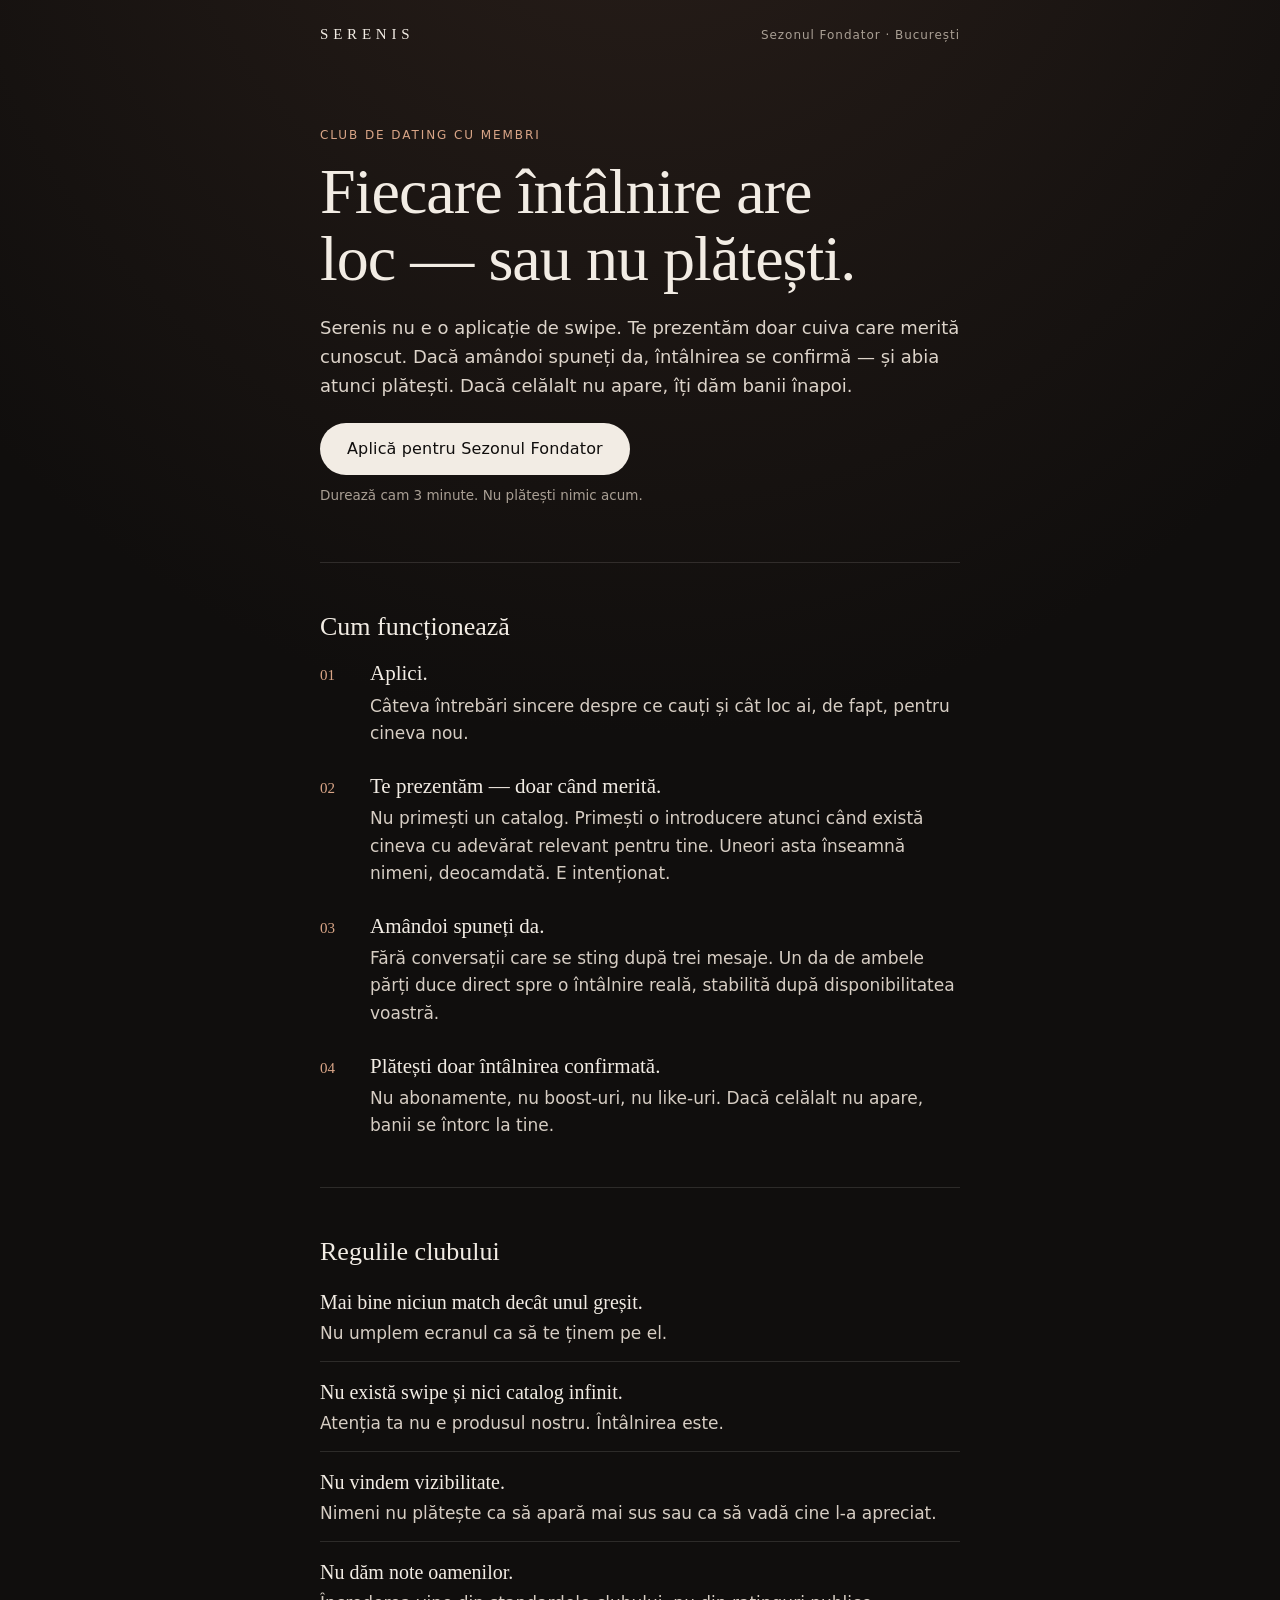
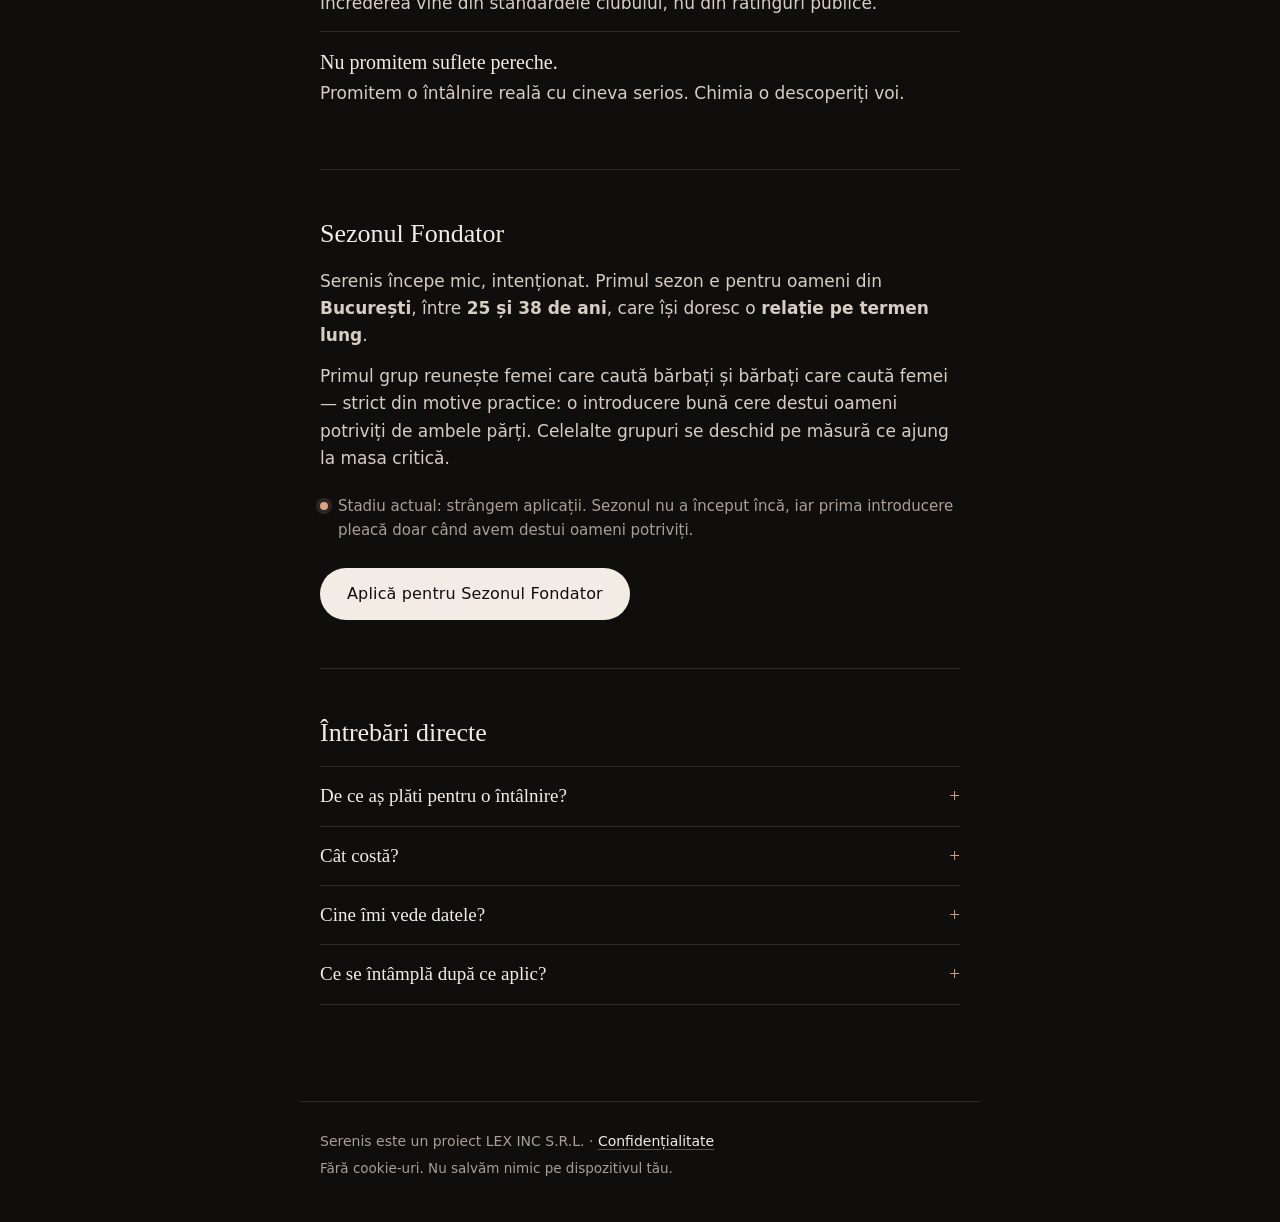
==== index.html @ 6c92d574 "Publish Serenis validation page" ====
<!doctype html>
<html lang="ro">
<head>
<meta charset="utf-8">
<meta name="viewport" content="width=device-width, initial-scale=1, viewport-fit=cover">
<title>Serenis — Sezonul Fondator · București</title>
<meta name="description" content="Un club de dating cu membri, în care produsul e întâlnirea, nu swipe-ul. Fiecare întâlnire are loc — sau nu plătești.">
<meta name="robots" content="noindex, nofollow">
<meta name="theme-color" content="#100e0d">
<meta name="referrer" content="strict-origin-when-cross-origin">
<meta property="og:title" content="Serenis — Sezonul Fondator · București">
<meta property="og:description" content="Fiecare întâlnire are loc — sau nu plătești.">
<link rel="icon" href="favicon.svg" type="image/svg+xml">
<link rel="stylesheet" href="styles.css">
</head>
<body>
<a class="skip" href="#main">Sari la conținut</a>

<header class="top">
  <a class="wordmark" href="./" data-action="home" aria-label="Serenis — început">SERENIS</a>
  <span class="season">Sezonul Fondator · București</span>
</header>

<main id="main">

<!-- ───────────── LANDING ───────────── -->
<section class="screen is-active" data-screen="landing" aria-labelledby="hero-title">
  <div class="hero">
    <p class="eyebrow">Club de dating cu membri</p>
    <h1 id="hero-title" class="display" data-hero-title>Fiecare întâlnire are loc — sau nu plătești.</h1>
    <p class="lede" data-hero-lede>Serenis nu e o aplicație de swipe. Te prezentăm doar cuiva care merită cunoscut. Dacă amândoi spuneți da, întâlnirea se confirmă — și abia atunci plătești. Dacă celălalt nu apare, îți dăm banii înapoi.</p>
    <div class="cta-row">
      <button class="btn btn-primary" data-action="start" data-cta="hero">Aplică pentru Sezonul Fondator</button>
      <p class="fine">Durează cam 3 minute. Nu plătești nimic acum.</p>
    </div>
  </div>

  <section class="block" aria-labelledby="how-title">
    <h2 id="how-title" class="h2">Cum funcționează</h2>
    <ol class="steps">
      <li><span class="num">01</span><div><h3>Aplici.</h3><p>Câteva întrebări sincere despre ce cauți și cât loc ai, de fapt, pentru cineva nou.</p></div></li>
      <li><span class="num">02</span><div><h3>Te prezentăm — doar când merită.</h3><p>Nu primești un catalog. Primești o introducere atunci când există cineva cu adevărat relevant pentru tine. Uneori asta înseamnă nimeni, deocamdată. E intenționat.</p></div></li>
      <li><span class="num">03</span><div><h3>Amândoi spuneți da.</h3><p>Fără conversații care se sting după trei mesaje. Un da de ambele părți duce direct spre o întâlnire reală, stabilită după disponibilitatea voastră.</p></div></li>
      <li><span class="num">04</span><div><h3>Plătești doar întâlnirea confirmată.</h3><p>Nu abonamente, nu boost-uri, nu like-uri. Dacă celălalt nu apare, banii se întorc la tine.</p></div></li>
    </ol>
  </section>

  <section class="block" aria-labelledby="rules-title">
    <h2 id="rules-title" class="h2">Regulile clubului</h2>
    <ul class="rules">
      <li><strong>Mai bine niciun match decât unul greșit.</strong> Nu umplem ecranul ca să te ținem pe el.</li>
      <li><strong>Nu există swipe și nici catalog infinit.</strong> Atenția ta nu e produsul nostru. Întâlnirea este.</li>
      <li><strong>Nu vindem vizibilitate.</strong> Nimeni nu plătește ca să apară mai sus sau ca să vadă cine l-a apreciat.</li>
      <li><strong>Nu dăm note oamenilor.</strong> Încrederea vine din standardele clubului, nu din ratinguri publice.</li>
      <li><strong>Nu promitem suflete pereche.</strong> Promitem o întâlnire reală cu cineva serios. Chimia o descoperiți voi.</li>
    </ul>
  </section>

  <section class="block season-block" aria-labelledby="season-title">
    <h2 id="season-title" class="h2">Sezonul Fondator</h2>
    <p>Serenis începe mic, intenționat. Primul sezon e pentru oameni din <strong>București</strong>, între <strong>25 și 38 de ani</strong>, care își doresc o <strong>relație pe termen lung</strong>.</p>
    <p>Primul grup reunește femei care caută bărbați și bărbați care caută femei — strict din motive practice: o introducere bună cere destui oameni potriviți de ambele părți. Celelalte grupuri se deschid pe măsură ce ajung la masa critică.</p>
    <p class="status"><span class="dot" aria-hidden="true"></span> Stadiu actual: strângem aplicații. Sezonul nu a început încă, iar prima introducere pleacă doar când avem destui oameni potriviți.</p>
    <button class="btn btn-primary" data-action="start" data-cta="season">Aplică pentru Sezonul Fondator</button>
  </section>

  <section class="block" aria-labelledby="faq-title">
    <h2 id="faq-title" class="h2">Întrebări directe</h2>
    <details><summary>De ce aș plăti pentru o întâlnire?</summary><p>Pentru că plătești pentru singurul lucru care contează: o întâlnire reală, cu cineva care a spus și el da. Nu pentru timpul petrecut pe ecran.</p></details>
    <details><summary>Cât costă?</summary><p>Prețul se stabilește înainte de începerea Sezonului Fondator. Nu plătești nimic acum și nimic înainte ca o întâlnire să fie confirmată de amândoi.</p></details>
    <details><summary>Cine îmi vede datele?</summary><p>Doar echipa Serenis. Nu există profiluri publice. Detaliile sunt în <a href="privacy.html" data-track="privacy_link">politica de confidențialitate</a>.</p></details>
    <details><summary>Ce se întâmplă după ce aplic?</summary><p>Fiecare aplicație e citită de un om. Îți scriem când Sezonul Fondator se deschide — și îți spunem sincer dacă nu ești potrivit pentru primul sezon.</p></details>
  </section>
</section>

<!-- ───────────── REFLECTION ───────────── -->
<section class="screen" data-screen="reflection" aria-live="polite">
  <div class="progress" aria-hidden="true"><span data-progress></span></div>
  <p class="eyebrow" data-q-count></p>
  <div data-reflection-intro>
    <h1 class="h1">Înainte să aplici: șase întrebări sincere.</h1>
    <p class="lede">Nu e un test de personalitate și nu există răspunsuri bune. Ne ajută să înțelegem dacă Serenis are sens pentru tine acum.</p>
  </div>
  <fieldset class="question" data-question>
    <legend class="h1" data-q-title></legend>
    <div class="options" data-q-options></div>
  </fieldset>
  <button class="btn btn-ghost" data-action="back">Înapoi</button>
</section>

<!-- ───────────── RESULT ───────────── -->
<section class="screen" data-screen="result" aria-live="polite">
  <p class="eyebrow">Ce spun răspunsurile tale</p>
  <h1 class="h1" data-result-title></h1>
  <div class="result-body" data-result-body></div>
  <p class="rule-line">Regula noastră: mai bine niciun match decât unul greșit.</p>
  <div class="cta-row" data-result-cta></div>
</section>

<!-- ───────────── APPLICATION ───────────── -->
<section class="screen" data-screen="apply">
  <p class="eyebrow">Sezonul Fondator · București</p>
  <h1 class="h1">Aplicația ta</h1>

  <div class="closed" data-closed hidden>
    <p class="lede">Aplicațiile pentru Sezonul Fondator se deschid în câteva zile.</p>
    <p class="fine">Nu am salvat nimic din ce ai răspuns până acum.</p>
  </div>

  <form class="form" data-form novalidate>
    <p class="lede">Doar ce ne trebuie ca să-ți facem o introducere bună. Fără fotografii și fără telefon acum — le cerem doar dacă intri în sezon.</p>

    <label class="field"><span>Prenume</span>
      <input name="first_name" autocomplete="given-name" maxlength="40" required></label>

    <label class="field"><span>Email</span>
      <input name="email" type="email" autocomplete="email" inputmode="email" maxlength="120" required></label>

    <label class="field"><span>Vârsta</span>
      <input name="age" type="number" inputmode="numeric" min="18" max="99" required></label>

    <fieldset class="field"><legend>Ești</legend>
      <div class="chips">
        <label><input type="radio" name="gender" value="f" required><span>Femeie</span></label>
        <label><input type="radio" name="gender" value="m"><span>Bărbat</span></label>
        <label><input type="radio" name="gender" value="x"><span>Mă descriu altfel</span></label>
      </div></fieldset>

    <fieldset class="field"><legend>Vrei să cunoști</legend>
      <div class="chips">
        <label><input type="radio" name="seeking" value="m" required><span>Bărbați</span></label>
        <label><input type="radio" name="seeking" value="f"><span>Femei</span></label>
        <label><input type="radio" name="seeking" value="b"><span>Ambele</span></label>
      </div>
      <small>Folosim asta doar ca să-ți facem introduceri potrivite.</small></fieldset>

    <fieldset class="field"><legend>Ce vârste te interesează</legend>
      <div class="pair">
        <label><span class="sr">De la</span><select name="age_min" required></select></label>
        <span aria-hidden="true">—</span>
        <label><span class="sr">Până la</span><select name="age_max" required></select></label>
      </div></fieldset>

    <fieldset class="field"><legend>Unde locuiești</legend>
      <div class="chips">
        <label><input type="radio" name="city" value="bucuresti" required><span>București</span></label>
        <label><input type="radio" name="city" value="ilfov"><span>Ilfov</span></label>
        <label><input type="radio" name="city" value="other"><span>Alt oraș</span></label>
      </div>
      <label class="field sub" data-city-other hidden><span>Care oraș?</span>
        <input name="city_other" maxlength="40" autocomplete="address-level2"></label></fieldset>

    <fieldset class="field"><legend>Când ai putea ieși la o primă întâlnire</legend>
      <div class="chips">
        <label><input type="checkbox" name="availability" value="weekday_eve"><span>Seri, în timpul săptămânii</span></label>
        <label><input type="checkbox" name="availability" value="weekend_day"><span>Weekend, ziua</span></label>
        <label><input type="checkbox" name="availability" value="weekend_eve"><span>Weekend, seara</span></label>
      </div></fieldset>

    <fieldset class="field"><legend>Ce te-a făcut să aplici</legend>
      <div class="chips stack">
        <label><input type="radio" name="reason" value="pay_if_happens" required><span>Plătesc doar dacă întâlnirea chiar are loc</span></label>
        <label><input type="radio" name="reason" value="no_wrong_match"><span>Mai bine niciun match decât unul greșit</span></label>
        <label><input type="radio" name="reason" value="dates_not_matches"><span>Vreau întâlniri, nu încă un șir de match-uri</span></label>
        <label><input type="radio" name="reason" value="no_swipe"><span>Fără swipe, fără catalog infinit</span></label>
        <label><input type="radio" name="reason" value="club"><span>Ideea de club selectiv</span></label>
      </div></fieldset>

    <fieldset class="field"><legend>Cum ai aflat de Serenis</legend>
      <div class="chips">
        <label><input type="radio" name="source" value="instagram" required><span>Instagram</span></label>
        <label><input type="radio" name="source" value="tiktok"><span>TikTok</span></label>
        <label><input type="radio" name="source" value="emotion_redesign"><span>Emotion Redesign</span></label>
        <label><input type="radio" name="source" value="friend"><span>De la un prieten</span></label>
        <label><input type="radio" name="source" value="other"><span>Altundeva</span></label>
      </div></fieldset>

    <div class="consents">
      <label class="check"><input type="checkbox" name="consent_privacy" required>
        <span>Am peste 18 ani și am citit <a href="privacy.html" target="_blank" rel="noopener" data-track="privacy_link">politica de confidențialitate</a>. Sunt de acord ca <span data-controller>LEX INC S.R.L.</span> să folosească datele din această aplicație ca să o evalueze și să mă contacteze despre Sezonul Fondator.</span></label>
      <label class="check"><input type="checkbox" name="consent_preference" required>
        <span>Sunt de acord, în mod explicit, ca informația despre pe cine vreau să cunosc să fie folosită doar pentru a-mi face introduceri. Pot retrage acordul oricând.</span></label>
    </div>

    <div class="hp" aria-hidden="true"><label>Website<input name="website" tabindex="-1" autocomplete="off"></label></div>

    <p class="error" data-form-error role="alert" hidden></p>
    <button class="btn btn-primary" type="submit" data-submit>Trimite aplicația</button>
    <p class="fine">Nu îți cerem date de card. Nu plătești nimic acum.</p>
  </form>
</section>

<!-- ───────────── PRICE ───────────── -->
<section class="screen" data-screen="price">
  <p class="eyebrow">Ultima întrebare — și cea mai sinceră</p>
  <h1 class="h1">Când Sezonul Fondator începe, o întâlnire confirmată costă <span class="price"><span data-price></span> lei</span> de persoană.</h1>
  <p class="lede">Plătești doar după ce amândoi ați spus da și întâlnirea e confirmată. Dacă celălalt nu apare, îți dăm banii înapoi.</p>
  <fieldset class="question">
    <legend class="sr">Ce alegi</legend>
    <div class="options">
      <button class="option" data-price-choice="accept">Da, păstrează-mi locul la <span data-price></span> lei / întâlnire</button>
      <button class="option" data-price-choice="lower">Doar dacă ar costa mai puțin</button>
      <button class="option" data-price-choice="free_only">Doar dacă ar fi gratuit</button>
      <button class="option" data-price-choice="no">Nu, mulțumesc</button>
    </div>
  </fieldset>
  <div class="field" data-price-max hidden>
    <label class="field"><span>Cât ai plăti, cel mult, pentru o întâlnire confirmată? (lei)</span>
      <input name="price_max" type="number" inputmode="numeric" min="0" max="500"></label>
    <button class="btn btn-primary" data-action="price-max-continue">Continuă</button>
  </div>
  <p class="fine">Nu plătești nimic acum. E doar alegerea ta, ca să stabilim prețul corect.</p>
  <p class="error" data-price-error role="alert" hidden></p>
</section>

<!-- ───────────── DONE ───────────── -->
<section class="screen" data-screen="done" aria-live="polite">
  <p class="eyebrow">Aplicație primită</p>
  <h1 class="h1">Mulțumim, <span data-first-name></span>. Aplicația ta a ajuns la noi.</h1>
  <div class="result-body">
    <p>Citim fiecare aplicație. Sezonul Fondator începe doar când avem destui oameni potriviți în București încât prima ta introducere să merite. Îți scriem la <strong data-email></strong> atunci când avem ceva concret — nu înainte.</p>
    <p>Dacă vrei să-ți retragi aplicația sau să-ți ștergem datele, scrie-ne la <a data-contact-link></a>.</p>
  </div>
  <div class="share">
    <h2 class="h2">Știi pe cineva care ar merita Serenis?</h2>
    <p>Trimite-i linkul. Fără recompense și fără puncte — doar dacă ai încredere că i s-ar potrivi.</p>
    <button class="btn btn-ghost" data-action="share">Trimite linkul</button>
    <p class="fine" data-share-status role="status"></p>
  </div>
</section>

</main>

<footer class="foot">
  <p>Serenis este un proiect <span data-controller>LEX INC S.R.L.</span> · <a href="privacy.html" data-track="privacy_link">Confidențialitate</a></p>
  <p class="fine">Fără cookie-uri. Nu salvăm nimic pe dispozitivul tău.</p>
</footer>

<script src="config.js"></script>
<script src="app.js"></script>
</body>
</html>
---- styles.css ----
:root {
  --bg: #100e0d;
  --bg-2: #171413;
  --ink: #f2ece4;
  --muted: #a99f94;
  --line: rgba(242, 236, 228, 0.13);
  --line-strong: rgba(242, 236, 228, 0.32);
  --accent: #d9a587;
  --accent-ink: #1b1411;
  --error: #f0a39a;
  --serif: "Iowan Old Style", "Palatino Linotype", Palatino, "Book Antiqua", "Noto Serif", Georgia, serif;
  --sans: -apple-system, BlinkMacSystemFont, "Segoe UI", system-ui, Roboto, "Helvetica Neue", Arial, sans-serif;
  --gutter: 20px;
  --measure: 640px;
  color-scheme: dark;
}

* { box-sizing: border-box; }
[hidden] { display: none !important; }
html { -webkit-text-size-adjust: 100%; }
body {
  margin: 0;
  background: var(--bg);
  background-image: radial-gradient(120% 60% at 50% -10%, #2a1f1a 0%, rgba(16, 14, 13, 0) 60%);
  background-repeat: no-repeat;
  color: var(--ink);
  font: 17px/1.6 var(--sans);
  -webkit-font-smoothing: antialiased;
  min-height: 100vh;
  display: flex;
  flex-direction: column;
}
main { flex: 1; width: 100%; max-width: calc(var(--measure) + 2 * var(--gutter)); margin: 0 auto; padding: 0 var(--gutter) 48px; }
a { color: var(--ink); text-decoration-color: var(--line-strong); text-underline-offset: 3px; }
a:hover { text-decoration-color: var(--accent); }

.skip { position: absolute; left: -9999px; }
.skip:focus { left: 12px; top: 12px; background: var(--ink); color: var(--bg); padding: 8px 12px; z-index: 10; }
.sr { position: absolute; width: 1px; height: 1px; overflow: hidden; clip: rect(0 0 0 0); white-space: nowrap; }

/* ── header / footer ── */
.top {
  display: flex; align-items: baseline; justify-content: space-between; gap: 12px;
  width: 100%; max-width: calc(var(--measure) + 2 * var(--gutter)); margin: 0 auto;
  padding: 22px var(--gutter) 0;
}
.wordmark { font-family: var(--serif); letter-spacing: 0.32em; font-size: 15px; text-decoration: none; }
.season { font-size: 12px; letter-spacing: 0.08em; color: var(--muted); text-align: right; }
.foot {
  width: 100%; max-width: calc(var(--measure) + 2 * var(--gutter)); margin: 0 auto;
  padding: 28px var(--gutter) 36px; border-top: 1px solid var(--line); color: var(--muted); font-size: 14px;
}
.foot p { margin: 0 0 6px; }

/* ── type ── */
.eyebrow { margin: 0 0 14px; font-size: 12px; letter-spacing: 0.16em; text-transform: uppercase; color: var(--accent); }
.display { font-family: var(--serif); font-weight: 400; font-size: clamp(40px, 11vw, 64px); line-height: 1.04; letter-spacing: -0.015em; margin: 0 0 22px; text-wrap: balance; }
.h1 { font-family: var(--serif); font-weight: 400; font-size: clamp(28px, 7.4vw, 38px); line-height: 1.15; letter-spacing: -0.01em; margin: 0 0 18px; text-wrap: balance; padding: 0; }
.h2 { font-family: var(--serif); font-weight: 400; font-size: 26px; line-height: 1.2; margin: 0 0 18px; }
.lede { font-size: 18px; color: #ddd4ca; margin: 0 0 22px; }
.fine { font-size: 13.5px; color: var(--muted); margin: 10px 0 0; }
p { margin: 0 0 14px; }

/* ── layout blocks ── */
.screen { display: none; padding-top: 44px; animation: rise 0.45s ease both; }
.screen.is-active { display: block; }
@keyframes rise { from { opacity: 0; transform: translateY(8px); } to { opacity: 1; transform: none; } }
@media (prefers-reduced-motion: reduce) { .screen { animation: none; } }

.hero { padding: 36px 0 56px; border-bottom: 1px solid var(--line); }
.block { padding: 48px 0; border-bottom: 1px solid var(--line); }
.block:last-child { border-bottom: 0; }

.steps { list-style: none; margin: 0; padding: 0; display: grid; gap: 26px; }
.steps li { display: grid; grid-template-columns: 44px 1fr; gap: 6px; }
.steps .num { font-family: var(--serif); color: var(--accent); font-size: 15px; padding-top: 3px; }
.steps h3 { font-family: var(--serif); font-weight: 400; font-size: 21px; margin: 0 0 6px; line-height: 1.25; }
.steps p { color: #d6cdc3; margin: 0; }

.rules { list-style: none; margin: 0; padding: 0; }
.rules li { padding: 14px 0; border-top: 1px solid var(--line); color: #d6cdc3; }
.rules li:first-child { border-top: 0; padding-top: 0; }
.rules strong { display: block; color: var(--ink); font-weight: 500; font-family: var(--serif); font-size: 20px; margin-bottom: 2px; }

.season-block p { color: #d6cdc3; }
.status { display: flex; gap: 10px; align-items: flex-start; font-size: 15px; color: var(--muted) !important; margin: 22px 0 26px; }
.dot { width: 8px; height: 8px; border-radius: 50%; background: var(--accent); margin-top: 8px; flex: none; box-shadow: 0 0 0 4px rgba(217, 165, 135, 0.16); }

details { border-top: 1px solid var(--line); padding: 14px 0; }
details:last-child { border-bottom: 1px solid var(--line); }
summary { cursor: pointer; font-family: var(--serif); font-size: 19px; list-style: none; display: flex; justify-content: space-between; gap: 12px; }
summary::-webkit-details-marker { display: none; }
summary::after { content: "+"; color: var(--accent); }
details[open] summary::after { content: "–"; }
details p { color: #d6cdc3; margin: 10px 0 0; }

/* ── buttons ── */
.cta-row { display: flex; flex-direction: column; align-items: flex-start; gap: 0; }
.btn {
  appearance: none; border: 1px solid transparent; border-radius: 999px; cursor: pointer;
  font: 500 16px/1 var(--sans); letter-spacing: 0.01em; padding: 17px 26px; min-height: 52px;
  transition: transform 0.15s ease, background 0.2s ease, border-color 0.2s ease;
}
.btn:active { transform: scale(0.985); }
.btn-primary { background: var(--ink); color: var(--bg); width: 100%; }
.btn-primary:hover { background: #fff; }
.btn-primary[disabled] { opacity: 0.55; cursor: progress; }
.btn-ghost { background: transparent; color: var(--ink); border-color: var(--line-strong); margin-top: 22px; }
.btn-ghost:hover { border-color: var(--ink); }
@media (min-width: 560px) { .btn-primary { width: auto; } }
:focus-visible { outline: 2px solid var(--accent); outline-offset: 3px; }

/* ── reflection ── */
.progress { height: 2px; background: var(--line); border-radius: 2px; overflow: hidden; margin-bottom: 28px; }
.progress span { display: block; height: 100%; width: 0; background: var(--accent); transition: width 0.35s ease; }
.question { border: 0; margin: 0; padding: 0; min-width: 0; }
.options { display: grid; gap: 10px; margin-top: 8px; }
.option {
  appearance: none; text-align: left; width: 100%; cursor: pointer;
  background: var(--bg-2); color: var(--ink); border: 1px solid var(--line); border-radius: 14px;
  padding: 17px 18px; font: 16.5px/1.4 var(--sans);
  transition: border-color 0.15s ease, background 0.15s ease;
}
.option:hover { border-color: var(--line-strong); }
.option.is-selected { border-color: var(--accent); background: rgba(217, 165, 135, 0.09); }

/* ── result ── */
.result-body p { color: #ddd4ca; font-size: 17.5px; }
.rule-line { font-family: var(--serif); font-style: italic; color: var(--accent); font-size: 19px; border-left: 2px solid var(--accent); padding-left: 14px; margin: 26px 0 30px; }

/* ── form ── */
.form { display: grid; gap: 22px; }
.field { display: grid; gap: 8px; border: 0; margin: 0; padding: 0; min-width: 0; }
.field > span, .field > legend { font-size: 14px; letter-spacing: 0.02em; color: var(--muted); padding: 0; margin-bottom: 8px; }
.field small { color: var(--muted); font-size: 13px; }
.field.sub { margin-top: 12px; }
input[type="text"], input:not([type]), input[type="email"], input[type="number"], select {
  width: 100%; background: var(--bg-2); color: var(--ink); border: 1px solid var(--line);
  border-radius: 12px; padding: 15px 16px; font: 17px/1.3 var(--sans); min-height: 52px;
}
input:focus, select:focus { border-color: var(--accent); outline: none; }
select { appearance: none; background-image: linear-gradient(45deg, transparent 50%, var(--muted) 50%), linear-gradient(135deg, var(--muted) 50%, transparent 50%); background-position: calc(100% - 20px) 50%, calc(100% - 15px) 50%; background-size: 5px 5px; background-repeat: no-repeat; }
.pair { display: grid; grid-template-columns: 1fr auto 1fr; gap: 12px; align-items: center; color: var(--muted); }
.chips { display: flex; flex-wrap: wrap; gap: 8px; }
.chips.stack { flex-direction: column; }
.chips label { position: relative; }
.chips input { position: absolute; opacity: 0; inset: 0; width: 100%; height: 100%; margin: 0; cursor: pointer; }
.chips span {
  display: inline-block; padding: 12px 16px; border: 1px solid var(--line); border-radius: 999px;
  background: var(--bg-2); font-size: 15.5px; line-height: 1.3; transition: border-color 0.15s, background 0.15s;
}
.chips.stack span { border-radius: 14px; display: block; }
.chips input:checked + span { border-color: var(--accent); background: rgba(217, 165, 135, 0.12); }
.chips input:focus-visible + span { outline: 2px solid var(--accent); outline-offset: 2px; }
.consents { display: grid; gap: 14px; padding-top: 4px; }
.check { display: grid; grid-template-columns: 22px 1fr; gap: 12px; font-size: 14.5px; color: #d6cdc3; line-height: 1.5; }
.check input { width: 20px; height: 20px; margin: 2px 0 0; accent-color: var(--accent); }
.hp { position: absolute; left: -9999px; height: 0; overflow: hidden; }
.error { color: var(--error); font-size: 15px; margin: 0; }
.closed { padding: 8px 0 12px; }

/* ── price ── */
.price { color: var(--accent); white-space: nowrap; }
[data-price-max] { margin-top: 18px; }

/* ── share ── */
.share { margin-top: 40px; padding-top: 32px; border-top: 1px solid var(--line); }
.share p { color: #d6cdc3; }
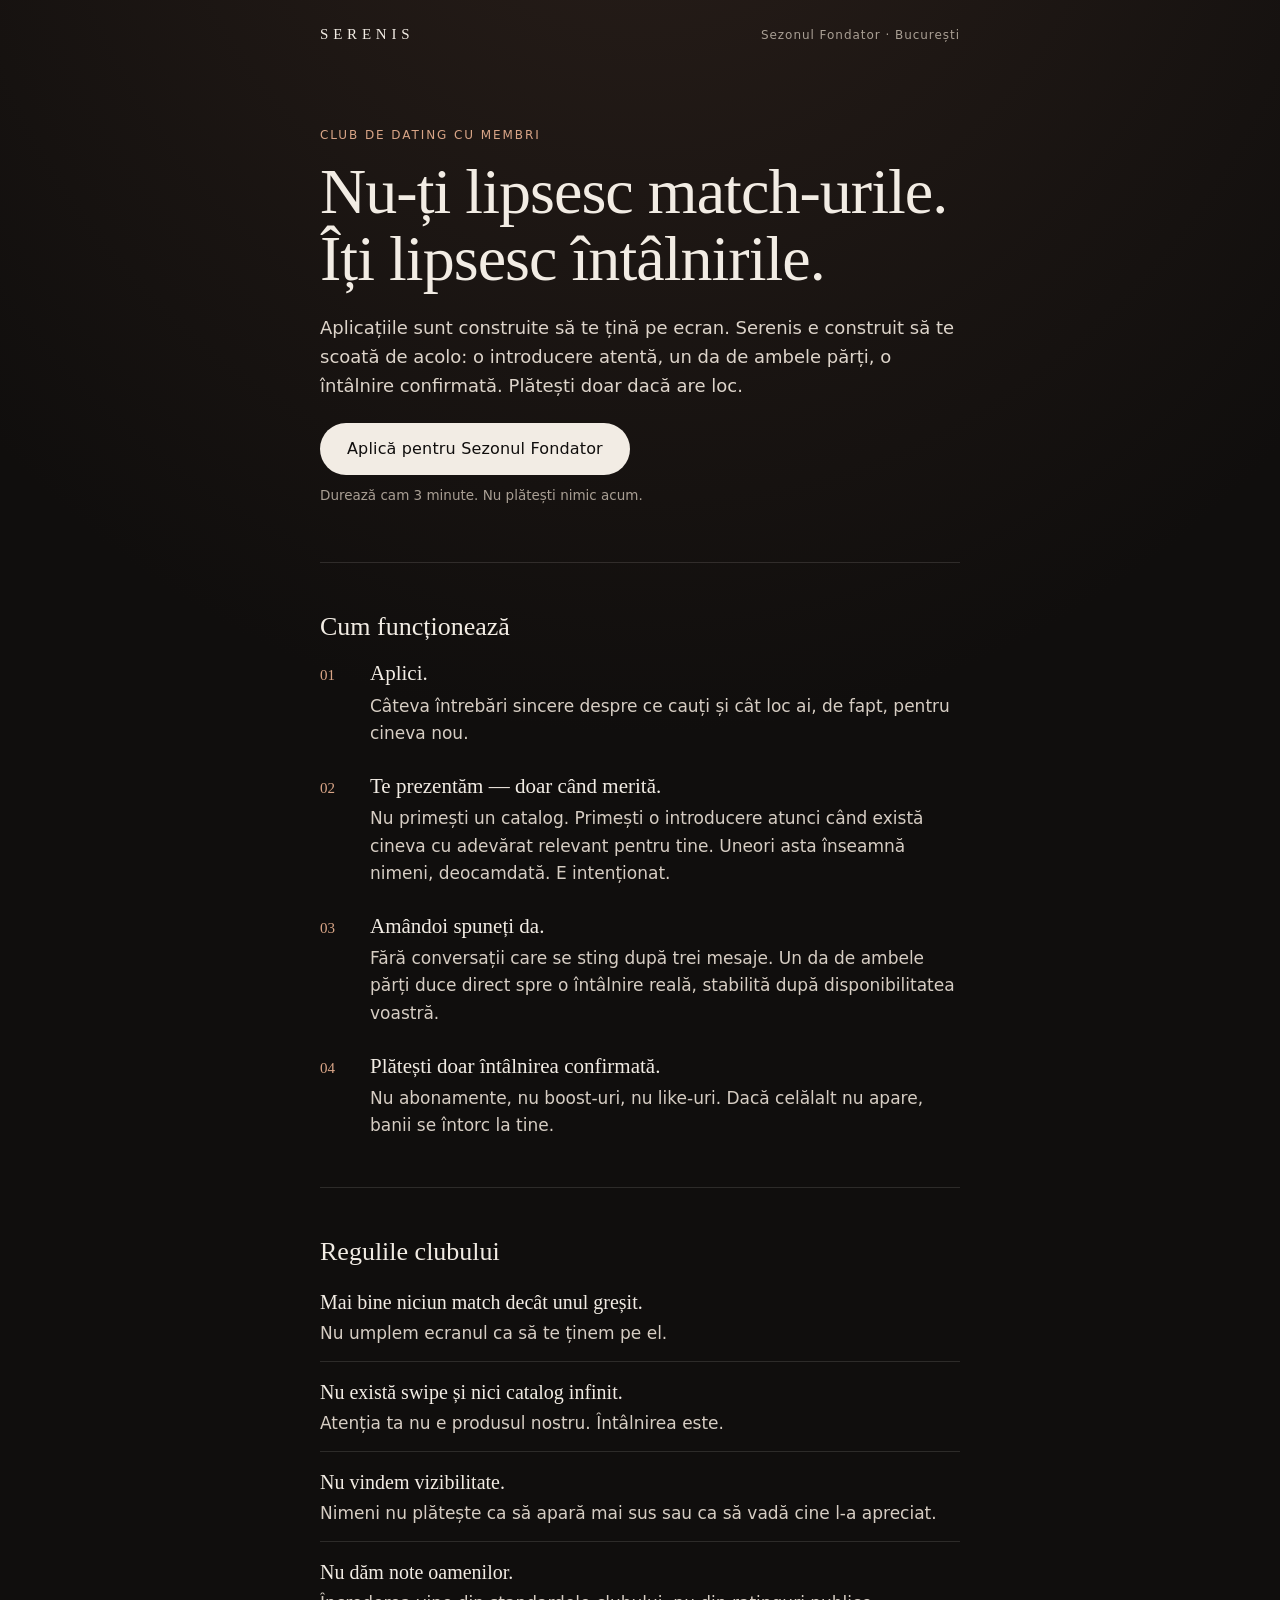
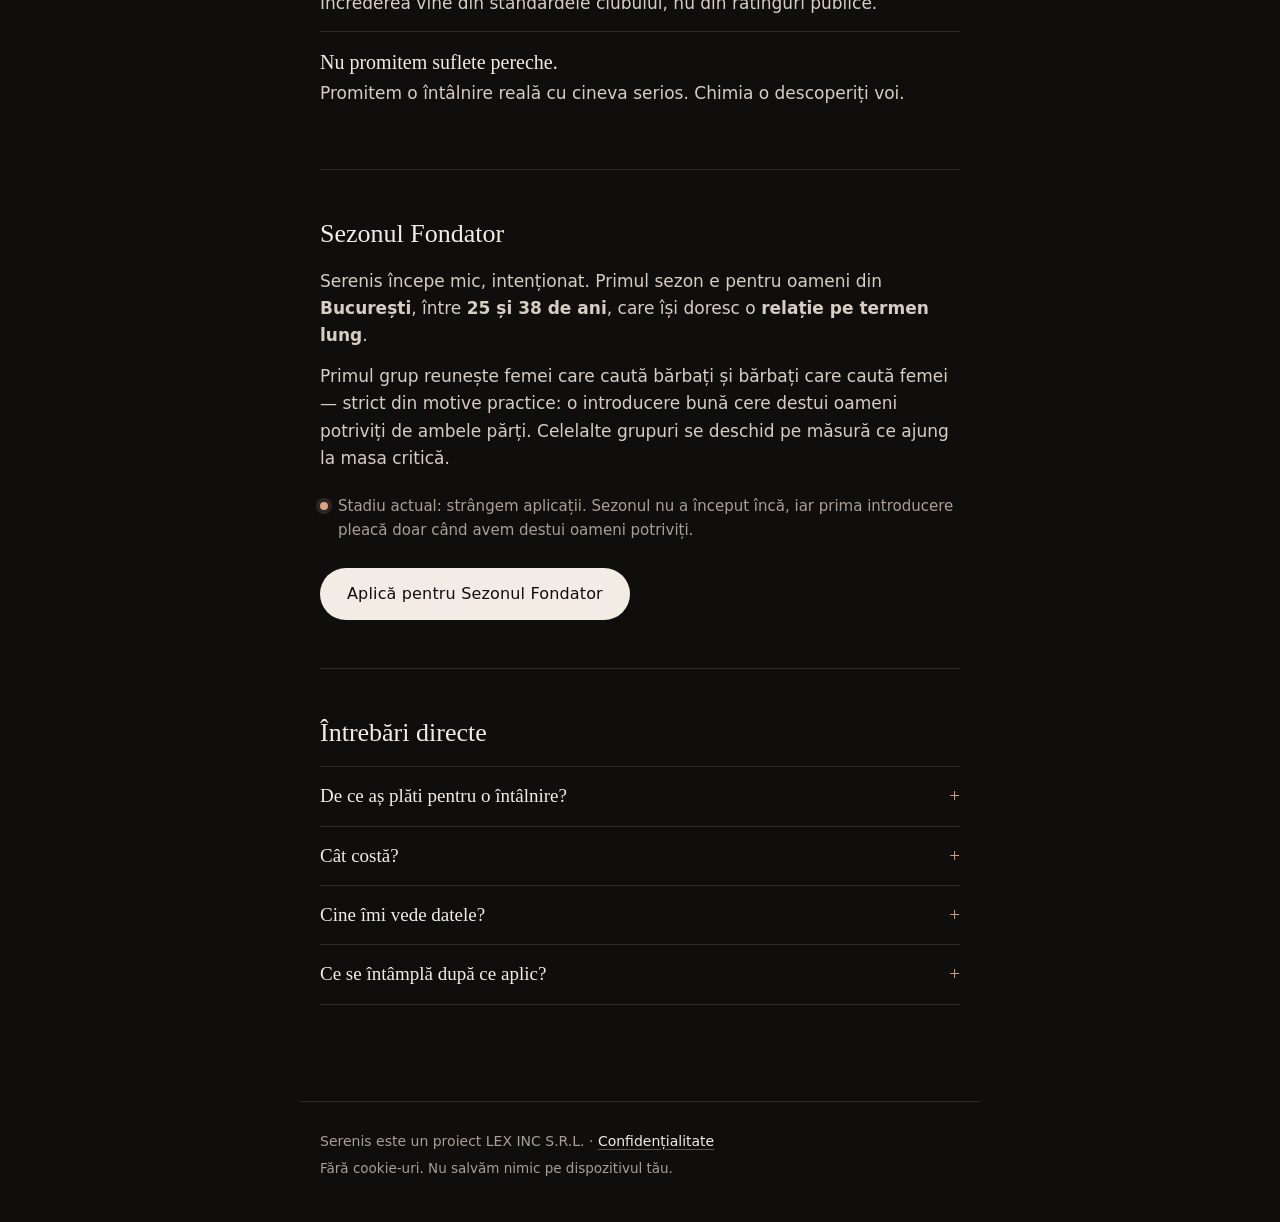
==== commit e0dfd789: "Launch prep: operator details, Hero C default" ====
--- a/index.html
+++ b/index.html
@@ -27,8 +27,8 @@
 <section class="screen is-active" data-screen="landing" aria-labelledby="hero-title">
   <div class="hero">
     <p class="eyebrow">Club de dating cu membri</p>
-    <h1 id="hero-title" class="display" data-hero-title>Fiecare întâlnire are loc — sau nu plătești.</h1>
-    <p class="lede" data-hero-lede>Serenis nu e o aplicație de swipe. Te prezentăm doar cuiva care merită cunoscut. Dacă amândoi spuneți da, întâlnirea se confirmă — și abia atunci plătești. Dacă celălalt nu apare, îți dăm banii înapoi.</p>
+    <h1 id="hero-title" class="display" data-hero-title>Nu-ți lipsesc match-urile. Îți lipsesc întâlnirile.</h1>
+    <p class="lede" data-hero-lede>Aplicațiile sunt construite să te țină pe ecran. Serenis e construit să te scoată de acolo: o introducere atentă, un da de ambele părți, o întâlnire confirmată. Plătești doar dacă are loc.</p>
     <div class="cta-row">
       <button class="btn btn-primary" data-action="start" data-cta="hero">Aplică pentru Sezonul Fondator</button>
       <p class="fine">Durează cam 3 minute. Nu plătești nimic acum.</p>
